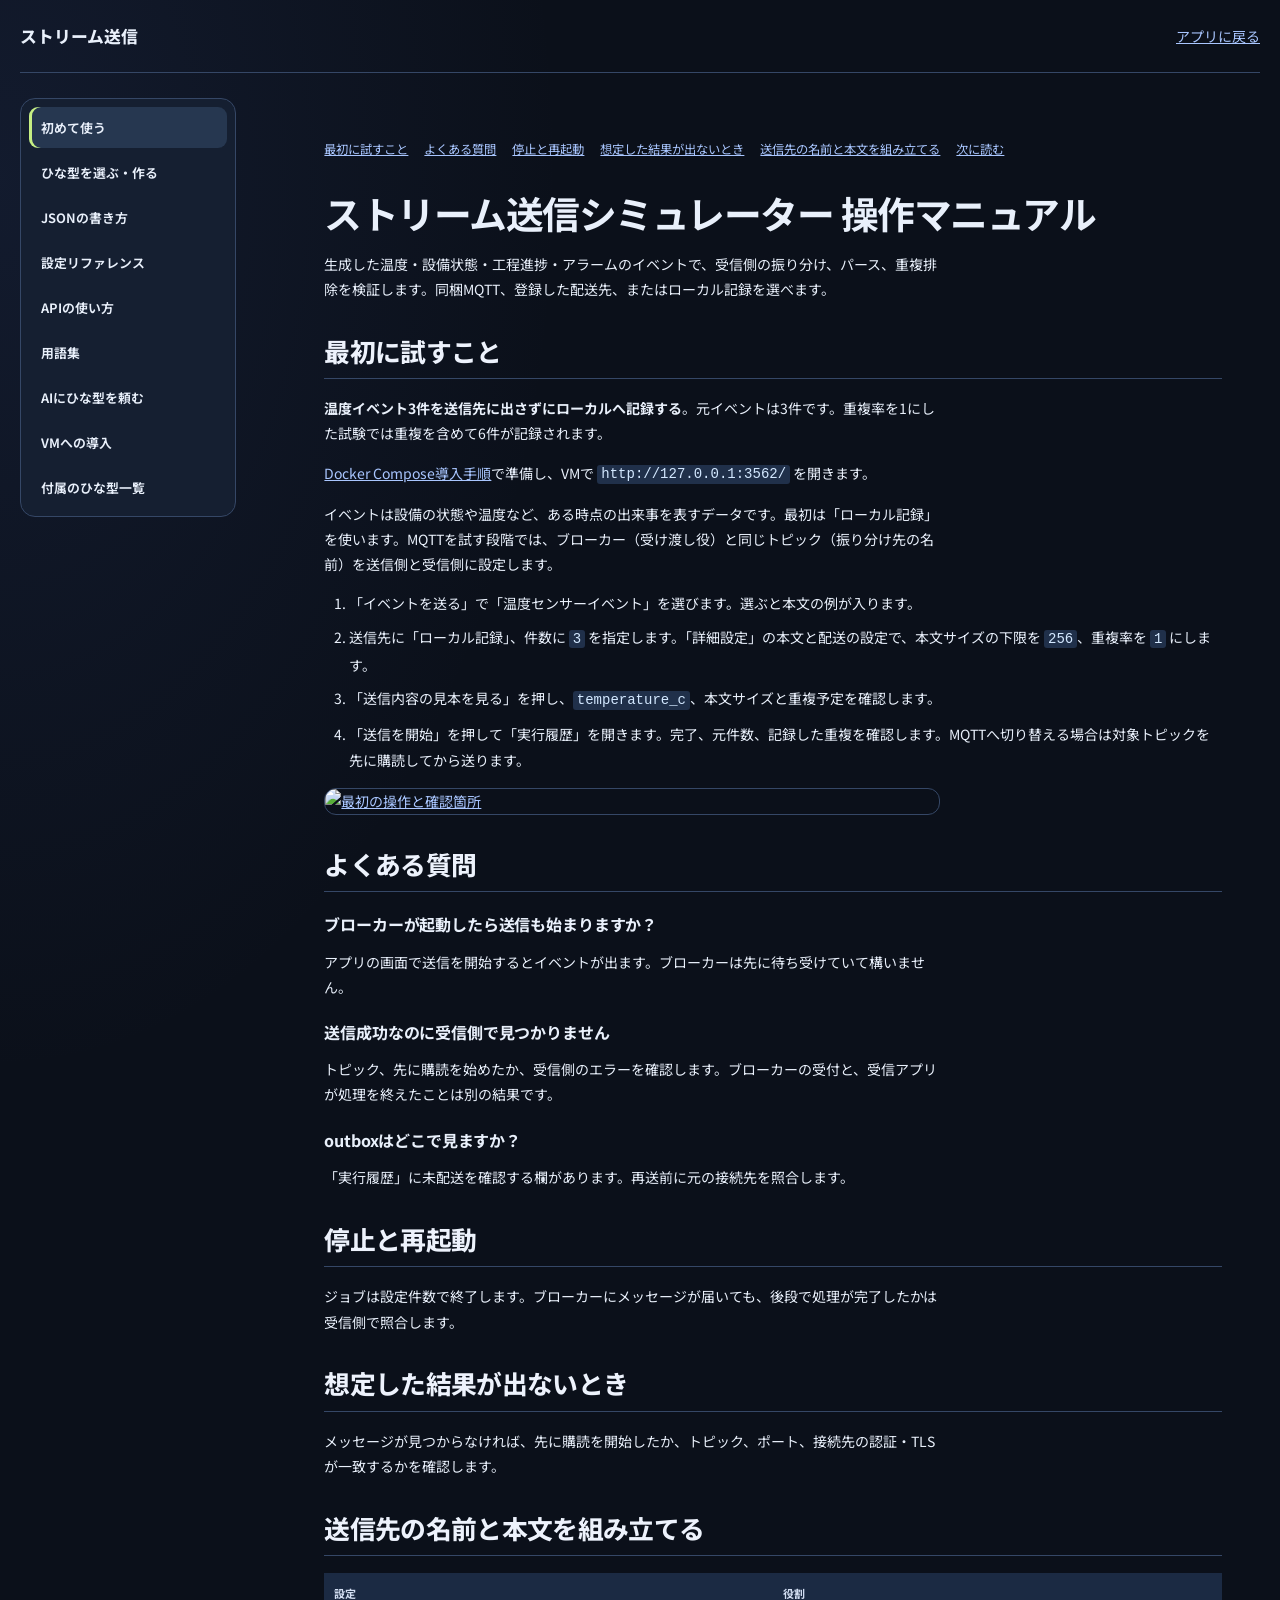
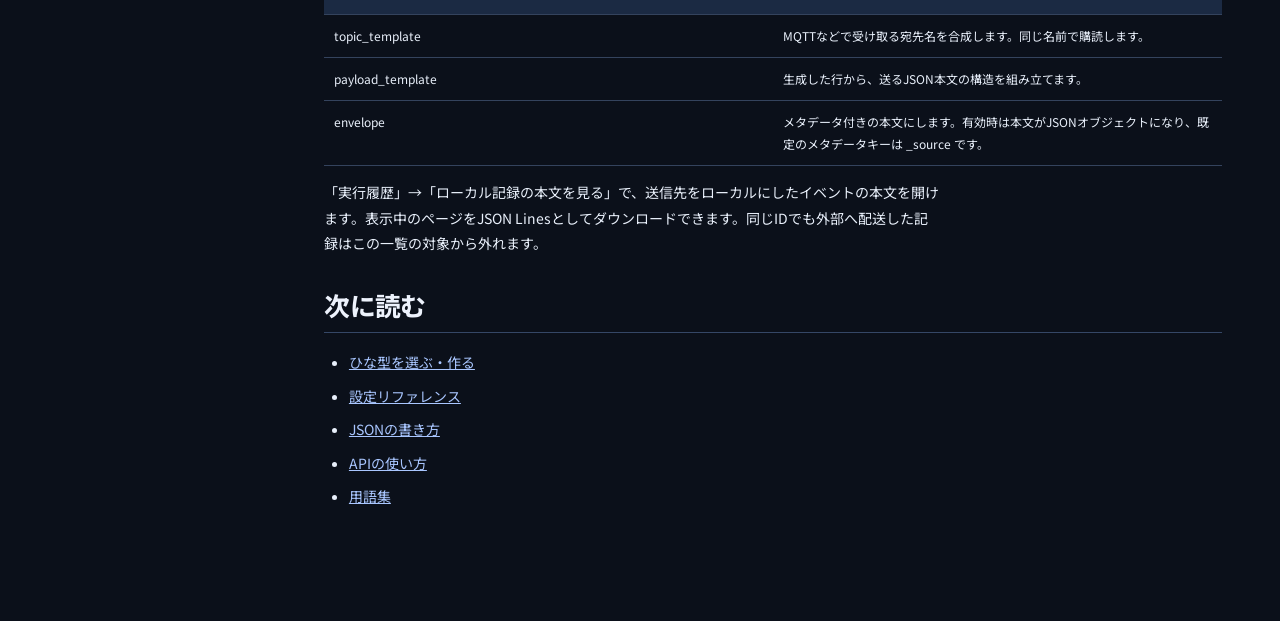
==== docs/help-site/index.html @ dc810170 "Improve product documentation, validation and operations" ====
<!doctype html>
<html lang="ja">
<head>
  <meta charset="utf-8">
  <meta name="viewport" content="width=device-width, initial-scale=1">
  <title>初めて使う | ストリーム送信</title>
  <link rel="stylesheet" href="/static/style.css">
  <link rel="stylesheet" href="/static/help.css">
  <script src="/static/help.js" defer></script>
</head>
<body class="help-page">
  <a class="help-skip" href="#help-content">本文へ移動</a>
  <div class="help-top">
    <a class="help-home" href="/">ストリーム送信</a>
    <a href="/">アプリに戻る</a>
  </div>
  <div class="help-layout">
    <nav class="help-nav" aria-label="ヘルプ"><a href="/help/index.html" aria-current="page">初めて使う</a><a href="/help/presets.html">ひな型を選ぶ・作る</a><a href="/help/templates.html">JSONの書き方</a><a href="/help/settings.html">設定リファレンス</a><a href="/help/api.html">APIの使い方</a><a href="/help/glossary.html">用語集</a><a href="/help/ai.html">AIにひな型を頼む</a><a href="/help/install.html">VMへの導入</a><a href="/help/catalog.html">付属のひな型一覧</a></nav>
    <main class="help-content" id="help-content">
      <nav class="help-outline" aria-label="このページ"><a href="#最初に試すこと">最初に試すこと</a><a href="#よくある質問">よくある質問</a><a href="#停止と再起動">停止と再起動</a><a href="#想定した結果が出ないとき">想定した結果が出ないとき</a><a href="#送信先の名前と本文を組み立てる">送信先の名前と本文を組み立てる</a><a href="#次に読む">次に読む</a></nav>
      <article><h1>ストリーム送信シミュレーター 操作マニュアル</h1>
<p>生成した温度・設備状態・工程進捗・アラームのイベントで、受信側の振り分け、パース、重複排除を検証します。同梱MQTT、登録した配送先、またはローカル記録を選べます。</p>
<h2 id="最初に試すこと">最初に試すこと</h2>
<p><strong>温度イベント3件を送信先に出さずにローカルへ記録する</strong>。元イベントは3件です。重複率を1にした試験では重複を含めて6件が記録されます。</p>
<p><a href="/help/install.html">Docker Compose導入手順</a>で準備し、VMで <code>http://127.0.0.1:3562/</code> を開きます。</p>
<p>イベントは設備の状態や温度など、ある時点の出来事を表すデータです。最初は「ローカル記録」を使います。MQTTを試す段階では、ブローカー（受け渡し役）と同じトピック（振り分け先の名前）を送信側と受信側に設定します。</p>
<ol>
<li>「イベントを送る」で「温度センサーイベント」を選びます。選ぶと本文の例が入ります。</li>
<li>送信先に「ローカル記録」、件数に <code>3</code> を指定します。「詳細設定」の本文と配送の設定で、本文サイズの下限を <code>256</code>、重複率を <code>1</code> にします。</li>
<li>「送信内容の見本を見る」を押し、<code>temperature_c</code>、本文サイズと重複予定を確認します。</li>
<li>「送信を開始」を押して「実行履歴」を開きます。完了、元件数、記録した重複を確認します。MQTTへ切り替える場合は対象トピックを先に購読してから送ります。</li>
</ol>
<p><a href="/help/images/operation-guide.png"><img src="/help/images/operation-guide.png" alt="最初の操作と確認箇所" loading="lazy" /></a></p>
<h2 id="よくある質問">よくある質問</h2>
<h3 id="ブロ-カ-が起動したら送信も始まりますか">ブローカーが起動したら送信も始まりますか？</h3>
<p>アプリの画面で送信を開始するとイベントが出ます。ブローカーは先に待ち受けていて構いません。</p>
<h3 id="送信成功なのに受信側で見つかりません">送信成功なのに受信側で見つかりません</h3>
<p>トピック、先に購読を始めたか、受信側のエラーを確認します。ブローカーの受付と、受信アプリが処理を終えたことは別の結果です。</p>
<h3 id="outboxはどこで見ますか">outboxはどこで見ますか？</h3>
<p>「実行履歴」に未配送を確認する欄があります。再送前に元の接続先を照合します。</p>
<h2 id="停止と再起動">停止と再起動</h2>
<p>ジョブは設定件数で終了します。ブローカーにメッセージが届いても、後段で処理が完了したかは受信側で照合します。</p>
<h2 id="想定した結果が出ないとき">想定した結果が出ないとき</h2>
<p>メッセージが見つからなければ、先に購読を開始したか、トピック、ポート、接続先の認証・TLSが一致するかを確認します。</p>
<h2 id="送信先の名前と本文を組み立てる">送信先の名前と本文を組み立てる</h2>
<table>
<thead>
<tr>
<th>設定</th>
<th>役割</th>
</tr>
</thead>
<tbody>
<tr>
<td>topic_template</td>
<td>MQTTなどで受け取る宛先名を合成します。同じ名前で購読します。</td>
</tr>
<tr>
<td>payload_template</td>
<td>生成した行から、送るJSON本文の構造を組み立てます。</td>
</tr>
<tr>
<td>envelope</td>
<td>メタデータ付きの本文にします。有効時は本文がJSONオブジェクトになり、既定のメタデータキーは _source です。</td>
</tr>
</tbody>
</table>
<p>「実行履歴」→「ローカル記録の本文を見る」で、送信先をローカルにしたイベントの本文を開けます。表示中のページをJSON Linesとしてダウンロードできます。同じIDでも外部へ配送した記録はこの一覧の対象から外れます。</p>
<h2 id="次に読む">次に読む</h2>
<ul>
<li><a href="/help/presets.html">ひな型を選ぶ・作る</a></li>
<li><a href="/help/settings.html">設定リファレンス</a></li>
<li><a href="/help/templates.html">JSONの書き方</a></li>
<li><a href="/help/api.html">APIの使い方</a></li>
<li><a href="/help/glossary.html">用語集</a></li>
</ul>
</article>
    </main>
  </div>
</body>
</html>
---- static/style.css ----
@font-face {
  font-family: "Noto Sans JP";
  src: url("/static/fonts/noto-sans-jp-all.woff2") format("woff2");
  font-style: normal;
  font-weight: 100 900;
  font-display: swap;
}
@font-face {
  font-family: "Noto Sans JP";
  src: url("/static/fonts/noto-sans-jp-ui.woff2") format("woff2");
  font-style: normal;
  font-weight: 100 900;
  font-display: swap;
  unicode-range: U+0020-007E, U+00B5, U+00B7, U+00D7, U+2014, U+2026, U+2191-2193, U+3000-303F, U+3041-3096, U+3099-30FF, U+4E00, U+4E07, U+4E09-4E0B, U+4E0D-4E0E, U+4E21, U+4E26, U+4E2D, U+4E38, U+4E3B, U+4E71, U+4E86, U+4E88, U+4E8B-4E8C, U+4E92, U+4EA4, U+4EBA, U+4ECA, U+4ED5-4ED6, U+4ED8, U+4EE3, U+4EE5, U+4EEE, U+4EF6, U+4EFB, U+4F11, U+4F1D, U+4F34, U+4F3C, U+4F4D-4F4E, U+4F53, U+4F55, U+4F59, U+4F5C, U+4F7F, U+4F8B, U+4F9B, U+4F9D, U+4FA1, U+4FC2, U+4FDD, U+4FE1, U+500B, U+500D, U+5019, U+5024, U+504F, U+505C, U+5065, U+5074, U+507D, U+5099, U+50B7, U+50BE, U+50CD, U+50CF, U+5104, U+512A, U+5143, U+5148, U+5165, U+5168, U+516C, U+5171, U+5177, U+5185, U+518D, U+5199, U+51AA, U+51E6, U+51FA, U+5206-5207, U+5217, U+521D, U+5224-5225, U+5229, U+5230, U+5236, U+523B, U+5247, U+524A, U+524D, U+526F, U+5272, U+529B, U+529F-52A0, U+52A9, U+52B9, U+52D5, U+52D9, U+52DD, U+5305, U+5316, U+533A, U+533F, U+534A, U+5354, U+5358, U+5370, U+5373, U+5378, U+539F, U+53B3, U+53BB, U+53C2, U+53CA, U+53CD-53CE, U+53D6-53D7, U+53E3-53E4, U+53EF-53F0, U+53F3, U+53F7, U+5404, U+5408, U+540C-540D, U+5411, U+5426, U+542B, U+544A, U+5468, U+5473, U+547C-547D, U+548C, U+54C1, U+554F, U+5668, U+56DB, U+56DE, U+56F2-56F3, U+56FA, U+5727-5728, U+5730, U+5747, U+5766, U+578B, U+57CB, U+57DF, U+57FA, U+5831, U+5834, U+5883, U+5897, U+58CA, U+58F2, U+5909, U+5916, U+591A, U+5927, U+5931, U+5951, U+5968, U+59A5, U+59A8, U+59CB, U+59D4, U+5B50, U+5B57-5B58, U+5B88-5B89, U+5B8C, U+5B9A-5B9B, U+5B9F, U+5BA3, U+5BB3, U+5BB9, U+5BC4, U+5BC6, U+5BF8, U+5BFE-5BFF, U+5C02, U+5C0A, U+5C0E-5C0F, U+5C11, U+5C3E, U+5C4A, U+5C55, U+5C5E, U+5C64-5C65, U+5C90, U+5D29, U+5DE1, U+5DE5-5DE6, U+5DE8, U+5DEE, U+5DF1, U+5DFB, U+5E03, U+5E0C, U+5E2F-5E30, U+5E38, U+5E45, U+5E73-5E74, U+5E8F, U+5E95, U+5EA6-5EA7, U+5EAB, U+5EC3, U+5EF6, U+5F0F, U+5F15, U+5F27, U+5F35, U+5F37, U+5F53, U+5F62, U+5F71, U+5F85, U+5F8C, U+5F90, U+5F93, U+5F97, U+5FA1, U+5FA9, U+5FC3, U+5FC5, U+5FDC, U+6027, U+60C5, U+60F3, U+610F, U+614B, U+61B6, U+6210, U+623B, U+6240, U+624B, U+6271, U+627F-6280, U+6291, U+6295, U+6298, U+629E, U+62BC-62BD, U+62C5, U+62D2, U+62E0-62E1, U+62EC, U+6301, U+6307, U+6319, U+632F, U+633F, U+6357, U+6368, U+6392, U+639B, U+63A1-63A2, U+63A5, U+63A8, U+63C3, U+63CF-63D0, U+63DB, U+63E1, U+63F4, U+640D, U+643A, U+6442, U+64CD, U+64EC, U+652F, U+6539, U+653E, U+6557, U+6563, U+6570, U+6574, U+6587, U+659C, U+65AD, U+65B0, U+65B9, U+65BD, U+65E2, U+65E5, U+65E7, U+6607, U+660E, U+6620, U+6642, U+666F, U+6697, U+66F4, U+66F8, U+66FF-6700, U+6709, U+671B, U+671F, U+672A-672C, U+675F, U+6761, U+6765, U+6790, U+679A, U+679C, U+67A0, U+67B6, U+67FB, U+6821, U+683C, U+6841, U+6848, U+68B1, U+68DA, U+691C, U+696D, U+69CB, U+69D8, U+6A19, U+6A21, U+6A29-6A2A, U+6A5F, U+6B04, U+6B20-6B21, U+6B62-6B63, U+6B69, U+6B74, U+6B8A-6B8B, U+6BB5, U+6BCD-6BCE, U+6BD4, U+6C0F, U+6C17, U+6C38, U+6C42, U+6C4E, U+6C7A, U+6CBF, U+6CC1, U+6CD5, U+6CE2, U+6CE8, U+6D3E, U+6D41, U+6D6E, U+6D88, U+6DF1, U+6DF7, U+6DFB, U+6E08-6E09, U+6E21, U+6E29, U+6E2C, U+6E80, U+6E90, U+6E96, U+6EDE, U+6F0F, U+6F14, U+70B9, U+7121, U+7167, U+71B1, U+7247-7248, U+7269, U+7279, U+72B6, U+72EC, U+7336, U+7387, U+73FE, U+7406, U+74B0, U+751F, U+7523, U+7528, U+7531, U+753B, U+754C, U+7559, U+7565, U+756A, U+7570, U+758E, U+7591, U+767A-767B, U+767D, U+7684, U+76BF, U+76E3-76E4, U+76EE, U+76F4, U+76F8, U+76FE, U+7701, U+771F, U+7740, U+77AC, U+77DB, U+77E5, U+77ED, U+7834, U+78BA, U+793A, U+7968, U+7981, U+79D2, U+79D8, U+79F0, U+79FB, U+7A0B, U+7A0E, U+7A2E, U+7A3C, U+7A4D, U+7A7A, U+7A81, U+7A93, U+7ACB, U+7AEF, U+7AF6, U+7B26, U+7B2C, U+7B49, U+7B54, U+7B87, U+7B97, U+7BA1, U+7BC0, U+7BC4, U+7BC9, U+7C21, U+7C8B, U+7C92, U+7CBE, U+7CFB, U+7D04, U+7D0B, U+7D0D, U+7D14, U+7D20, U+7D22, U+7D2F-7D30, U+7D42, U+7D44, U+7D4C, U+7D50, U+7D5E, U+7D61, U+7D71, U+7D76, U+7D99-7D9A, U+7DAD, U+7DCF, U+7DD2, U+7DDA, U+7DE8-7DE9, U+7E1B, U+7E26, U+7E2E, U+7E3E, U+7E70, U+7F6E, U+7F72, U+7FA4, U+7FA9, U+8005, U+80A2, U+80CC, U+80FD, U+8108, U+81EA, U+81F4, U+822C, U+826F, U+8272, U+82F1, U+8377, U+843D, U+884C, U+8853, U+885D, U+8868, U+88C5, U+88D5, U+88DC, U+88FD, U+8907, U+8981, U+898B, U+898F, U+8996, U+89A7, U+89AA, U+89B3, U+89E3, U+89E6, U+8A00, U+8A08, U+8A18, U+8A2D, U+8A31, U+8A33, U+8A3C, U+8A55, U+8A66, U+8A70, U+8A72-8A73, U+8A8D, U+8A9E, U+8AA4, U+8AAC-8AAD, U+8ABF, U+8ACB, U+8AD6, U+8B58, U+8B66, U+8B72, U+8B77, U+8C61, U+8CA0, U+8CA8, U+8CB8, U+8CBC, U+8CC7, U+8CEA, U+8CFC, U+8D64, U+8D70, U+8D77, U+8D85, U+8D8A, U+8DB3, U+8DE1, U+8DEF, U+8EE2, U+8EF8, U+8EFD, U+8F03, U+8F09, U+8F9E, U+8FBA, U+8FBC, U+8FBF, U+8FC2, U+8FD1, U+8FD4, U+8FF0, U+8FFD, U+9001, U+9006, U+9010, U+9014, U+901A, U+901F-9020, U+9023, U+9032, U+9045, U+904E, U+9054-9055, U+9069, U+9077-9078, U+907F, U+90E8, U+914D, U+91C8, U+91CD, U+91CF, U+91D1, U+91DD, U+9332, U+9375, U+9396, U+9577, U+9580, U+9589, U+958B, U+9593, U+95A2, U+95B2, U+95BE, U+9632, U+964D, U+9650, U+9664-9665, U+968E, U+9694, U+969B-969C, U+96A0, U+96A3, U+96C6, U+96E2, U+9732, U+9752, U+9759, U+975E, U+9762, U+97FF, U+9805-9806, U+9808, U+9818, U+982D, U+983B-983C, U+984D, U+985E, U+98DB, U+98DF, U+9A13, U+9AA8, U+9AD8, U+9ED9, U+FF01-FF9F, U+FFA1-FFBE, U+FFC2-FFC7, U+FFCA-FFCF, U+FFD2-FFD7, U+FFDA-FFDC, U+FFE0-FFE6, U+FFE8-FFEE;
}
:root {
  color-scheme: dark;
  --bg: #10171d;
  --panel: #17232c;
  --panel2: #1d2c36;
  --line: #30434f;
  --ink: #e8f0f2;
  --muted: #9dafbb;
  --accent: #72dec7;
  --warn: #f7c783;
  font-family: "Noto Sans JP", "Hiragino Sans", "Yu Gothic", "Meiryo", "Noto Sans CJK JP", sans-serif;
  font-size: 14px;
}
* {
  box-sizing: border-box;
}
body {
  margin: 0;
  background: var(--bg);
  color: var(--ink);
}
header {
  padding: 30px 4vw 26px;
  border-bottom: 1px solid var(--line);
  display: flex;
  justify-content: space-between;
  align-items: center;
  background: radial-gradient(ellipse at 85% 0, #20473e88, transparent 60%);
}
h1 {
  font-size: 28px;
  letter-spacing: -0.04em;
  margin: 8px 0;
}
h2 {
  font-size: 23px;
  margin: 6px 0;
}
h3 {
  font-size: 17px;
  margin: 0 0 14px;
}
p {
  line-height: 1.8;
}
.eyebrow {
  font-size: 10px;
  letter-spacing: 0.16em;
  color: var(--accent);
  font-weight: 700;
}
.version {
  margin-left: 12px;
  color: var(--muted);
}
header p {
  margin: 0;
  color: var(--muted);
}
.layout {
  display: grid;
  grid-template-columns: 222px minmax(0, 1fr);
  max-width: 1500px;
  margin: auto;
}
aside {
  padding: 30px 18px;
  border-right: 1px solid var(--line);
}
nav {
  display: grid;
  gap: 8px;
}
.nav {
  display: flex;
  gap: 12px;
  padding: 14px;
  text-align: left;
  border: 1px solid transparent;
  background: none;
  color: var(--muted);
  font-size: 11px;
}
.nav span {
  font-size: 13px;
}
.nav.active {
  background: var(--panel2);
  border-color: var(--line);
  color: var(--accent);
}
.aside-note {
  border-top: 1px solid var(--line);
  margin-top: 30px;
  padding: 24px 10px;
  color: var(--muted);
  font-size: 12px;
}
#contextHelp {
  color: var(--ink);
  border-left: 2px solid var(--accent);
  padding-left: 12px;
  overflow-wrap: anywhere;
}
main {
  padding: 30px clamp(16px, 3vw, 42px);
  min-width: 0;
}
.section-head {
  display: flex;
  justify-content: space-between;
  align-items: center;
  gap: 16px;
  margin-bottom: 20px;
}
.card {
  padding: 22px;
  background: var(--panel);
  border: 1px solid var(--line);
  border-radius: 12px;
  margin-bottom: 18px;
}
.grid {
  display: grid;
  grid-template-columns: repeat(auto-fit, minmax(min(230px, 100%), 1fr));
  gap: 18px;
}
.control {
  min-width: 0;
}
label,
.field-label {
  display: block;
  font-size: 12px;
  font-weight: 500;
  color: #c7d6dc;
}
input,
select,
textarea {
  width: 100%;
  border: 1px solid var(--line);
  border-radius: 6px;
  background: #0e1a23;
  color: var(--ink);
  padding: 11px;
  margin-top: 8px;
  font: inherit;
  font-size: 13px;
  min-width: 0;
}
input[type="checkbox"] {
  width: 18px;
  height: 18px;
  margin: 0 8px 0 0;
  accent-color: var(--accent);
  vertical-align: middle;
}
input[type="file"] {
  padding: 8px;
}
textarea {
  resize: vertical;
  line-height: 1.6;
  font-family: ui-monospace, SFMono-Regular, Consolas, "Noto Sans JP", "Yu Gothic", "Noto Sans CJK JP", monospace;
}
input:focus,
select:focus,
textarea:focus,
button:focus-visible,
.help:focus {
  outline: 2px solid var(--accent);
  outline-offset: 2px;
}
input:invalid,
textarea:invalid {
  border-color: #da826c;
}
button {
  cursor: pointer;
  background: var(--panel2);
  border: 1px solid var(--line);
  border-radius: 7px;
  color: var(--ink);
  padding: 10px 14px;
  font: inherit;
  font-size: 12px;
  white-space: normal;
}
button:hover {
  border-color: var(--accent);
  color: var(--accent);
}
button:disabled {
  opacity: 0.45;
  cursor: wait;
}
.primary {
  background: var(--accent);
  color: #0f2923;
  font-weight: 700;
  border-color: var(--accent);
  padding: 12px 22px;
}
.primary:hover {
  background: #a6f4e3;
  color: #0f2923;
}
.secondary {
  border-color: var(--accent);
  color: var(--accent);
}
.ghost {
  background: transparent;
  color: var(--muted);
}
.danger {
  color: #ffa58e;
}
.toolbar,
.actionbar {
  display: flex;
  align-items: end;
  gap: 12px;
  flex-wrap: wrap;
}
.actionbar {
  margin: 20px 0;
  align-items: center;
}
.toolbar .compact {
  min-width: 220px;
  flex: 1;
}
.toolbar select {
  margin-top: 5px;
}
.toolbar label {
  flex: 1;
  min-width: 150px;
}
.muted {
  color: var(--muted);
  font-size: 12px;
  line-height: 1.7;
}
.intro {
  color: var(--muted);
  margin-top: -8px;
}
.badge {
  display: inline-block;
  background: #264338;
  color: var(--accent);
  border: 1px solid #3c6353;
  border-radius: 24px;
  font-size: 10px;
  padding: 5px 10px;
  white-space: nowrap;
}
.tab {
  display: none;
}
.tab.active {
  display: block;
}
.help {
  display: inline-flex;
  align-items: center;
  justify-content: center;
  border: 1px solid #5c7482;
  color: var(--muted);
  width: 16px;
  height: 16px;
  border-radius: 50%;
  font-size: 10px;
  margin-left: 6px;
  cursor: help;
}
.hint {
  position: relative;
}
.hint:hover > .field-label,
.hint:hover > label {
  color: var(--accent);
}
#tooltip {
  position: fixed;
  z-index: 1000;
  background: #e0f2ec;
  color: #17362d;
  border: 1px solid var(--accent);
  padding: 15px 17px;
  border-radius: 9px;
  box-shadow: 0 8px 40px #0008;
  max-width: min(390px, calc(100vw - 24px));
  font-size: 12px;
  line-height: 1.8;
  white-space: pre-wrap;
  overflow-wrap: anywhere;
  pointer-events: none;
}
details > summary {
  cursor: pointer;
  color: #d6e5e9;
  font-weight: 600;
  font-size: 13px;
  line-height: 1.8;
}
details[open] > summary {
  margin-bottom: 20px;
}
.subsection {
  grid-column: 1/-1;
  border-top: 1px solid var(--line);
  padding-top: 18px;
}
.field-card {
  border: 1px solid var(--line);
  border-radius: 8px;
  padding: 16px;
  margin-bottom: 12px;
  background: #121e27;
}
.field-head {
  display: grid;
  grid-template-columns: 1.2fr 1fr 1.25fr auto;
  gap: 12px;
  align-items: end;
  margin-bottom: 14px;
}
.field-actions {
  display: flex;
  gap: 5px;
  padding-bottom: 2px;
}
.field-actions button {
  padding: 9px;
}
.field-list {
  margin-top: 18px;
}
.json-hint {
  font-size: 10px;
  color: var(--muted);
  margin-top: 5px;
}
.checklabel {
  display: flex;
  align-items: center;
  margin: 12px 0;
  font-size: 12px;
}
.profile-list {
  display: grid;
  grid-template-columns: repeat(auto-fill, minmax(220px, 1fr));
  gap: 12px;
  margin-bottom: 20px;
}
.profile {
  padding: 15px;
  display: flex;
  flex-direction: column;
  gap: 10px;
  text-align: left;
}
.profile.active {
  border-color: var(--accent);
  background: #203930;
}
pre {
  font-size: 12px;
  line-height: 1.7;
  white-space: pre-wrap;
  overflow-wrap: anywhere;
  max-height: 500px;
  overflow: auto;
  background: #0c161e;
  border-radius: 6px;
  padding: 16px;
}
.code {
  font-size: 12px;
  tab-size: 2;
}
.table-scroll {
  overflow: auto;
  max-height: 350px;
}
table {
  border-collapse: collapse;
  width: 100%;
  font-size: 12px;
}
th,
td {
  text-align: left;
  padding: 10px;
  border-bottom: 1px solid var(--line);
  white-space: nowrap;
  max-width: 360px;
  overflow: hidden;
  text-overflow: ellipsis;
}
th {
  color: var(--accent);
  font-size: 11px;
}
#notice:not(:empty) {
  border: 1px solid #527167;
  background: #1c352c;
  color: #b5f6dc;
  border-radius: 8px;
  padding: 14px;
  margin-bottom: 20px;
  white-space: pre-wrap;
  overflow-wrap: anywhere;
}
#notice.error {
  border-color: #a36b56;
  background: #39291f;
  color: #ffbf9f;
}
.job-progress {
  height: 6px;
  background: #0b171d;
  border-radius: 6px;
  overflow: hidden;
  margin: 14px 0;
}
.job-progress > div {
  height: 100%;
  background: var(--accent);
}
.stats {
  display: flex;
  gap: 30px;
  flex-wrap: wrap;
}
.stats b {
  display: block;
  font-size: 24px;
  color: var(--accent);
  margin-top: 5px;
}
.note {
  color: var(--muted);
  font-size: 12px;
  line-height: 1.8;
}
footer {
  border-top: 1px solid var(--line);
  padding: 18px 4vw;
  color: var(--muted);
  font-size: 11px;
}
#secretState {
  overflow-wrap: anywhere;
}
[hidden] {
  display: none !important;
}
@media (min-width: 1100px) {
  .grid {
    grid-template-columns: repeat(3, minmax(0, 1fr));
  }
}
@media (max-width: 760px) {
  header {
    padding: 20px;
  }
  h1 {
    font-size: 23px;
  }
  .layout {
    display: block;
  }
  aside {
    padding: 12px 16px;
    border-right: 0;
    border-bottom: 1px solid var(--line);
  }
  nav {
    display: flex;
    overflow-x: auto;
  }
  .nav {
    padding: 10px;
    flex-shrink: 0;
  }
  .nav span {
    font-size: 11px;
  }
  .aside-note {
    display: none;
  }
  main {
    padding: 22px 16px;
  }
  .section-head {
    align-items: start;
  }
  .section-head > .muted {
    display: none;
  }
  .card {
    padding: 16px;
  }
  .field-head {
    grid-template-columns: 1fr 1fr;
  }
  .field-head > .control:first-child {
    grid-column: 1/-1;
  }
  .field-actions {
    grid-column: 1/-1;
  }
  .toolbar {
    align-items: center;
  }
  .toolbar .compact {
    min-width: 150px;
  }
  .actionbar .muted {
    width: 100%;
  }
}

#presetDetails {
  white-space: pre-wrap;
  border-left: 2px solid var(--accent);
  padding: 10px 18px;
  line-height: 1.9;
  background: var(--panel);
  border-radius: 6px;
}

/* イベント選択は狭い画面では自動で折り返し、本文は横幅を超えない。 */
.quickstart-grid {
  display: grid;
  grid-template-columns: repeat(auto-fit, minmax(min(100%, 12rem), 1fr));
  gap: 0.75rem;
}
.message-sample {
  margin: 1rem 0;
}
.message-sample pre {
  overflow: auto;
  max-height: 18rem;
}

.advanced-stack.grid {
  display: block;
}
.advanced-stack > .card {
  margin-bottom: 10px;
}
.advanced-stack > .card:last-child {
  margin-bottom: 0;
}

@media (max-width: 520px) {
  nav {
    display: grid;
    grid-template-columns: repeat(2, minmax(0, 1fr));
  }
  .nav {
    min-width: 0;
    white-space: normal;
  }
}

header {
  gap: 16px;
}
header > div {
  min-width: 0;
}
header > .badge {
  flex-shrink: 0;
}
.nav {
  min-height: 44px;
  font-size: 13px;
  align-items: center;
}
#generate button,
#generate summary {
  min-height: 40px;
}
#generate summary {
  padding-block: 8px;
  line-height: 1.6;
}
#generate summary:focus-visible,
#generate .table-scroll:focus-visible {
  outline: 2px solid var(--accent);
  outline-offset: 3px;
}
.preview-step {
  border-color: #49766e;
  background: linear-gradient(120deg, #1a2e33, var(--panel) 60%);
}
.preview-step h3 {
  margin-bottom: 6px;
}
.preview-step .muted {
  margin-top: 0;
}
.run-step .actionbar {
  margin: 12px 0;
}
@media (max-width: 520px) {
  header {
    flex-direction: column;
    align-items: flex-start;
    gap: 10px;
  }
  #generate .toolbar > label {
    flex-basis: 100%;
  }
}

.preset-scenario {
  margin: 12px 0;
  padding: 10px 12px;
  border-left: 2px solid var(--accent);
  border-radius: 4px;
  background: var(--panel2);
  overflow-wrap: anywhere;
}
.preset-scenario p {
  margin: 4px 0 0;
  white-space: pre-wrap;
}

#presetMetadata {
  margin-bottom: 18px;
}
#presetMetadata > label,
#presetMetadata > button {
  margin-top: 12px;
}

.preset-metadata-fields {
  display: grid;
  grid-template-columns: repeat(auto-fit, minmax(min(250px, 100%), 1fr));
  gap: 12px 18px;
}

/* ひな型カタログとプレビュー比較 */
#comparison[hidden],
#comparison [hidden] {
  display: none;
}
.comparison-controls,
.comparison-actions,
.comparison-selection {
  display: flex;
  flex-wrap: wrap;
  align-items: center;
  gap: 8px 12px;
}
.comparison-search {
  flex: 1 1 230px;
  min-width: 0;
}
.comparison-check {
  display: inline-flex;
  align-items: center;
  gap: 8px;
}
.comparison-check input,
.comparison-catalog input {
  width: auto;
  min-width: 1rem;
  flex: 0 0 auto;
  accent-color: #76dacc;
}
.comparison-catalog,
.comparison-selection {
  list-style: none;
  margin: 8px 0 14px;
  padding: 0;
}
.comparison-catalog {
  max-height: 23rem;
  overflow: auto;
  scrollbar-gutter: stable;
}
.comparison-catalog > li {
  display: flex;
  flex-wrap: wrap;
  align-items: flex-start;
  gap: 8px 12px;
  border-top: 1px solid var(--line, #37525f);
  padding: 10px 2px;
  overflow-wrap: anywhere;
}
.comparison-catalog label {
  flex: 1 1 230px;
  display: flex;
  align-items: flex-start;
  gap: 8px;
  min-width: 0;
}
.comparison-catalog label > span {
  min-width: 0;
}
.comparison-catalog small,
.comparison-table small,
.comparison-scenario {
  display: block;
  color: var(--muted, #a9bcc7);
}
.comparison-scenario {
  margin-top: 4px;
}
.comparison-catalog button,
.comparison-actions button {
  max-width: 100%;
  white-space: normal;
}
.comparison-catalog button[aria-pressed="true"],
.comparison-selection li {
  border: 1px solid #66b4ac;
  border-radius: 8px;
  background: rgba(59, 178, 160, 0.15);
}
.comparison-selection li {
  padding: 4px 8px;
  overflow-wrap: anywhere;
  min-width: 0;
  max-width: 100%;
}
.comparison-table {
  overflow: auto;
  margin-top: 14px;
}
.comparison-table table {
  min-width: 480px;
}
.comparison-table th {
  min-width: 128px;
  overflow-wrap: anywhere;
}
.comparison-table .comparison-changed {
  background: rgba(59, 178, 160, 0.14);
}

/* 画面全体で使う余白・階層・操作状態 */
:root {
  --bg: #0b101a;
  --panel: #141d2d;
  --panel2: #1c2940;
  --line: #34435d;
  --ink: #edf2fc;
  --muted: #aebed5;
  --accent: #c4ef86;
  --warn: #ffd28b;
  --input: #0b1425;
  --focus: #c4ef86;
  --edge: rgba(168, 192, 239, .16);
  font-size: 14px;
  font-kerning: normal;
}
body {
  min-height: 100vh;
  background:
    radial-gradient(ellipse at 0% 8%, rgba(58, 83, 149, .16), transparent 40rem),
    var(--bg);
}
header {
  isolation: isolate;
  position: relative;
  min-height: 156px;
  padding: 28px max(4vw, calc((100vw - 1390px) / 2)) 30px;
  gap: 18px;
  background:
    radial-gradient(ellipse at 90% -45%, rgba(115, 150, 255, .35), transparent 62%),
    linear-gradient(112deg, #131e31, #11172a 63%, #1b2942);
  border-bottom-color: #455b7d;
}
header::before {
  content: "";
  position: absolute;
  z-index: -1;
  inset: 0 0 0 42%;
  background-image:
    linear-gradient(rgba(164, 191, 247, .09) 1px, transparent 1px),
    linear-gradient(90deg, rgba(164, 191, 247, .09) 1px, transparent 1px);
  background-size: 28px 28px;
  mask-image: linear-gradient(90deg, transparent, black);
  pointer-events: none;
}
header > div {
  min-width: 0;
}
header h1 {
  font-size: clamp(25px, 1.8vw + .8rem, 40px);
  line-height: 1.18;
  letter-spacing: -.025em;
  font-weight: 780;
  margin: 4px 0 12px;
  overflow-wrap: anywhere;
}
header p {
  max-width: 75ch;
  line-height: 1.65;
  font-size: 13px;
}
header > .badge {
  display: inline-flex;
  align-items: center;
  gap: 8px;
  padding: 7px 12px;
  border-radius: 99px;
  background: #0e192a;
  border-color: #486681;
  font-variant-numeric: tabular-nums;
}
header > .badge::before {
  content: "";
  width: 7px;
  height: 7px;
  border-radius: 50%;
  background: currentColor;
  flex: 0 0 auto;
}
.layout {
  max-width: 1460px;
  padding: 30px clamp(16px, 3.6vw, 44px) 68px;
  gap: clamp(18px, 2.8vw, 40px);
  grid-template-columns: 214px minmax(0, 1fr);
}
.layout > aside,
.layout > main {
  padding: 0;
  border-right: 0;
  min-width: 0;
}
.layout > aside > nav {
  gap: 4px;
  padding: 7px;
  min-width: 0;
  background: #101827;
  border: 1px solid var(--edge);
  border-radius: 16px;
  box-shadow: 0 8px 24px rgb(0 0 0 / .15);
}
nav .nav {
  position: relative;
  display: flex;
  justify-content: flex-start;
  align-items: center;
  min-height: 43px;
  min-width: 0;
  padding: 10px 12px;
  gap: 6px;
  border-radius: 10px;
  border-color: transparent;
  background: transparent;
  font-size: 13px;
  font-weight: 600;
  white-space: normal;
  overflow-wrap: anywhere;
}
nav .nav:hover {
  background: #1a2840;
}
nav .nav.active {
  background: linear-gradient(100deg, #2a3b55, #1e2b43);
  border-color: #4c6384;
  color: #eef4ff;
  padding-left: 18px;
}
nav .nav.active::before {
  content: "";
  position: absolute;
  left: 7px;
  width: 3px;
  height: 15px;
  border-radius: 3px;
  background: var(--accent);
}
.aside-note {
  margin-top: 18px;
  padding: 14px;
  border: 1px solid var(--edge);
  border-radius: 14px;
  color: var(--muted);
  background: #101827;
}
#contextHelp {
  margin-top: 14px;
  color: var(--muted);
  border-color: #7895d4;
}
main h2 {
  color: var(--ink);
  font-size: clamp(22px, 1.25vw + .7rem, 31px);
  line-height: 1.28;
  margin: 0 0 17px;
  letter-spacing: -.026em;
  font-weight: 760;
  overflow-wrap: anywhere;
}
main h3 {
  font-size: 16px;
  line-height: 1.4;
  font-weight: 720;
  letter-spacing: -.01em;
}
.card {
  padding: clamp(15px, 2.1vw, 25px);
  border: 1px solid var(--edge);
  border-radius: 16px;
  background: linear-gradient(155deg, #19263c, var(--panel) 60%);
  box-shadow: 0 10px 30px rgb(0 0 0 / .12);
}
label,
.field-label {
  color: #d7e2f4;
  font-size: 13px;
  line-height: 1.5;
  font-weight: 570;
}
input,
select,
textarea {
  border-color: #405370;
  border-radius: 9px;
  background-color: var(--input);
  color: var(--ink);
}
input:focus-visible,
select:focus-visible,
textarea:focus-visible,
summary:focus-visible,
button:focus-visible,
[tabindex="0"]:focus-visible {
  outline: 2px solid var(--focus);
  outline-offset: 3px;
}
button {
  border-radius: 9px;
  min-height: 40px;
  border-color: #485c7d;
  background-color: #1f2e47;
  color: #e4ecfc;
  font-weight: 620;
}
button:hover:not(:disabled) {
  border-color: #aac2e8;
}
button.primary {
  border-color: var(--accent);
  background: var(--accent);
  color: #182411;
  font-weight: 750;
}
button.primary:hover:not(:disabled) {
  border-color: #e8ffc7;
  background: #d9fbad;
  color: #111b0c;
}
button:disabled {
  opacity: .58;
}
.card .badge {
  background: #1c2b43;
  border-color: #465d81;
}
.preset-scenario {
  border-left: 3px solid #91aaff;
  background: #1d2c46;
}
.preview-step {
  background: linear-gradient(140deg, #253753, #152135 72%);
}
summary {
  color: #e4ecfc;
  overflow-wrap: anywhere;
}
.table-scroll,
.comparison-table {
  border: 1px solid var(--edge);
  border-radius: 10px;
}
th {
  color: #d3def2;
  background: #1b2a43;
}
pre,
.code {
  background: #0a1323;
  border-color: #344662;
  color: #d7e6fd;
  font-variant-numeric: tabular-nums;
}
.comparison-table .comparison-changed {
  background: rgba(163, 215, 109, .12);
}
.comparison-catalog button[aria-pressed="true"],
.comparison-selection li {
  border-color: #89ac65;
  background: rgba(171, 222, 120, .13);
}
@media (max-width: 760px) {
  header {
    min-height: 0;
    padding: 22px 4vw;
  }
  .layout {
    display: grid;
    grid-template-columns: minmax(0, 1fr);
    padding-top: 16px;
    gap: 20px;
  }
  .layout > aside > nav {
    display: grid;
    grid-template-columns: repeat(3, minmax(0, 1fr));
  }
  .layout > aside > nav > .nav {
    justify-content: flex-start;
    font-size: 12px;
  }
  .layout > aside > .aside-note {
    display: none;
  }
}
@media (max-width: 480px) {
  header {
    align-items: flex-start;
  }
  header p {
    font-size: 12px;
  }
  .layout > aside > nav {
    grid-template-columns: repeat(2, minmax(0, 1fr));
  }
}

@media (max-width: 980px) {
  .layout {
    grid-template-columns: minmax(0, 1fr);
    padding-top: 16px;
    gap: 20px;
  }
  .layout > aside > nav {
    display: grid;
    grid-template-columns: repeat(auto-fit, minmax(min(150px, 100%), 1fr));
  }
  .layout > aside > .aside-note {
    display: none;
  }
}
@media (max-width: 520px) {
  .section-head {
    flex-wrap: wrap;
    align-items: flex-start;
    gap: 10px 14px;
  }
  .section-head button {
    flex: 0 0 auto;
    max-width: 100%;
  }
  .layout > aside > nav {
    grid-template-columns: repeat(2, minmax(0, 1fr));
  }
  .layout > aside > nav > .nav {
    padding-inline: 8px;
    word-break: auto-phrase;
  }
  .layout > aside > nav > .nav.active {
    padding-left: 12px;
  }
  .layout > aside > nav > .nav.active::before {
    left: 4px;
  }
}
select {
  text-overflow: ellipsis;
}

@media (max-width: 980px) {
  .field-head {
    grid-template-columns: repeat(2, minmax(0, 1fr));
  }
  .field-head > :first-child,
  .field-head > .field-actions {
    grid-column: 1 / -1;
  }
  .field-head > .field-actions {
    flex-wrap: wrap;
  }
}
---- static/help.css ----
.help-page {
  min-width: 0;
  margin: 0;
  color: #e9f0fb;
}
.help-top, .help-layout {
  width: min(1280px, 100% - 40px);
  margin-inline: auto;
}
.help-top {
  display: flex;
  flex-wrap: wrap;
  align-items: center;
  justify-content: space-between;
  gap: 12px 24px;
  padding-block: 24px;
  border-bottom: 1px solid #354766;
}
.help-page a { color: #a9c6ff; overflow-wrap: anywhere; }
.help-top .help-home { color: #e9f0fb; font-weight: 800; font-size: 1.2rem; text-decoration: none; }
.help-layout {
  display: grid;
  grid-template-columns: 216px minmax(0, 1fr);
  align-items: start;
  gap: clamp(20px, 4vw, 50px);
  padding-block: 25px 70px;
}
.help-page .help-nav {
  display: flex;
  flex-direction: column;
  padding: 8px;
  gap: 4px;
  border: 1px solid #354766;
  border-radius: 15px;
  background: #151f31;
}
.help-nav a {
  display: block;
  padding: 11px 12px;
  border-radius: 9px;
  text-decoration: none;
  color: #e9f0fb;
  font-weight: 650;
  font-size: .92rem;
}
.help-nav a[aria-current] { background: #263750; box-shadow: inset 3px 0 #c6ef83; }
.help-nav a:hover { background: #263750; }
.help-content { min-width: 0; max-width: 100%; line-height: 1.85; }
.help-content h1 { font-size: clamp(1.65rem, 4vw, 2.7rem); line-height: 1.35; overflow-wrap: anywhere; }
.help-content h2 { margin-top: 2.25rem; border-bottom: 1px solid #354766; padding-bottom: .45em; }
.help-content h3 { margin-top: 1.5rem; }
.help-content :is(h2, h3) { scroll-margin-top: 1rem; }
.help-content p { max-width: 77ch; }
.help-content li + li { margin-top: .55em; }
.help-content :is(ul, ol) { padding-inline-start: 1.75em; }
.help-content img { display: block; max-width: 100%; height: auto; border: 1px solid #354766; border-radius: 12px; }
.help-content table { width: 100%; table-layout: fixed; }
.help-content th, .help-content td { white-space: normal; overflow-wrap: anywhere; vertical-align: top; }
.help-content pre { white-space: pre; overflow: auto; max-width: 100%; }
.help-content :not(pre) > code { color: #d3e8ff; background: #20304a; padding: .09em .28em; border-radius: 3px; overflow-wrap: anywhere; }
.help-content .help-outline { display: flex; flex-wrap: wrap; gap: 6px 16px; padding: 10px 0 18px; font-size: .88rem; }
.help-search { padding: 12px 16px; border: 1px solid #354766; border-radius: 10px; background: #151f31; }
.help-search label { display: block; }
.help-search input { width: 100%; }
.help-search p { margin-bottom: 0; }
.help-content [hidden], .help-search[hidden] { display: none; }
.help-skip { position: fixed; top: 12px; left: 12px; z-index: 9; padding: 10px; background: #101727; transform: translateY(-130%); }
.help-skip:focus { transform: translateY(0); }
.help-entry { display: inline-block; margin-top: 10px; color: #a9c6ff; font-weight: 650; text-decoration: underline; text-underline-offset: .22em; }
@media (max-width: 780px) {
  .help-top, .help-layout { width: calc(100% - 32px); }
  .help-layout { grid-template-columns: minmax(0, 1fr); gap: 14px; }
  .help-page .help-nav { display: grid; grid-template-columns: repeat(auto-fit, minmax(132px, 1fr)); }
}
@media (max-width: 520px) {
  .help-content :is(th, td) { padding: .4rem; font-size: .87rem; }
  .help-nav a { padding: 9px; }
}

.checkline { display: inline-flex; align-items: center; flex-wrap: wrap; gap: .42rem; }
.checkline input[type=checkbox] { width: auto; }
#notice { white-space: pre-wrap; overflow-wrap: anywhere; }
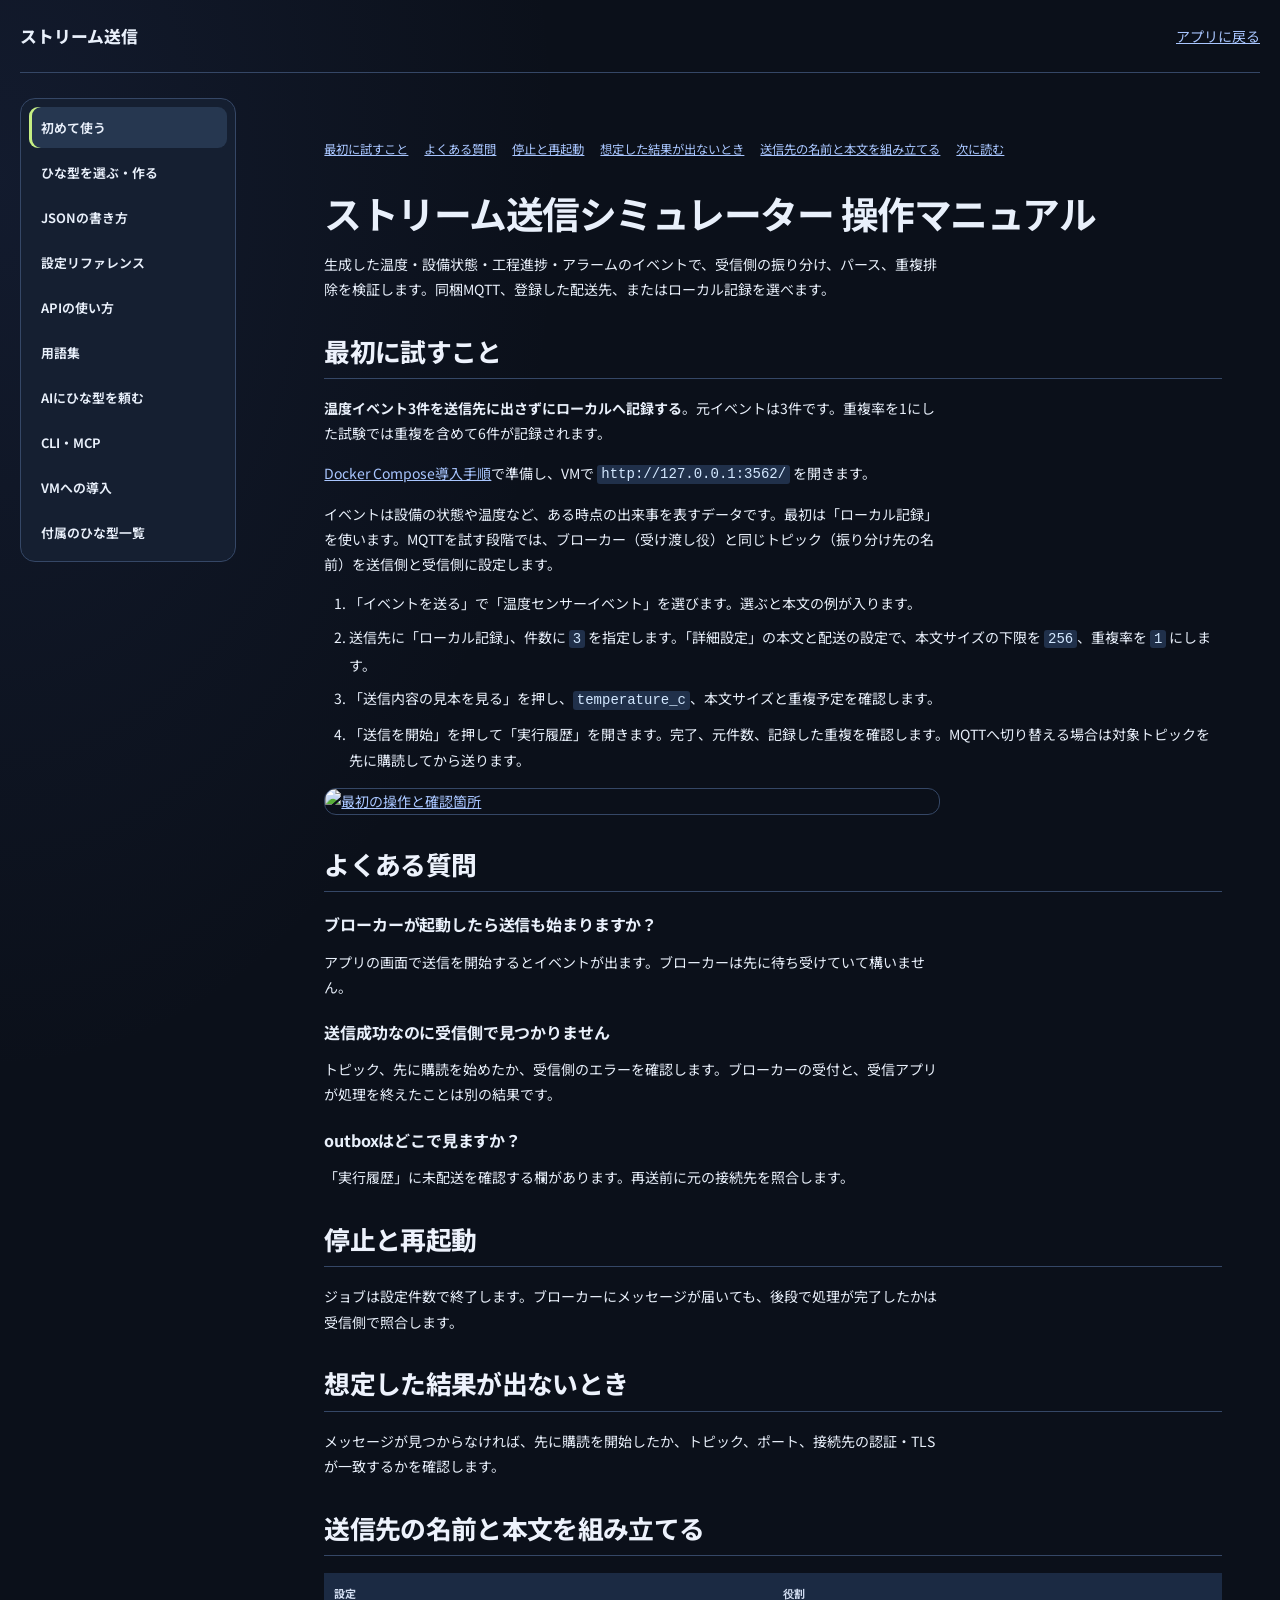
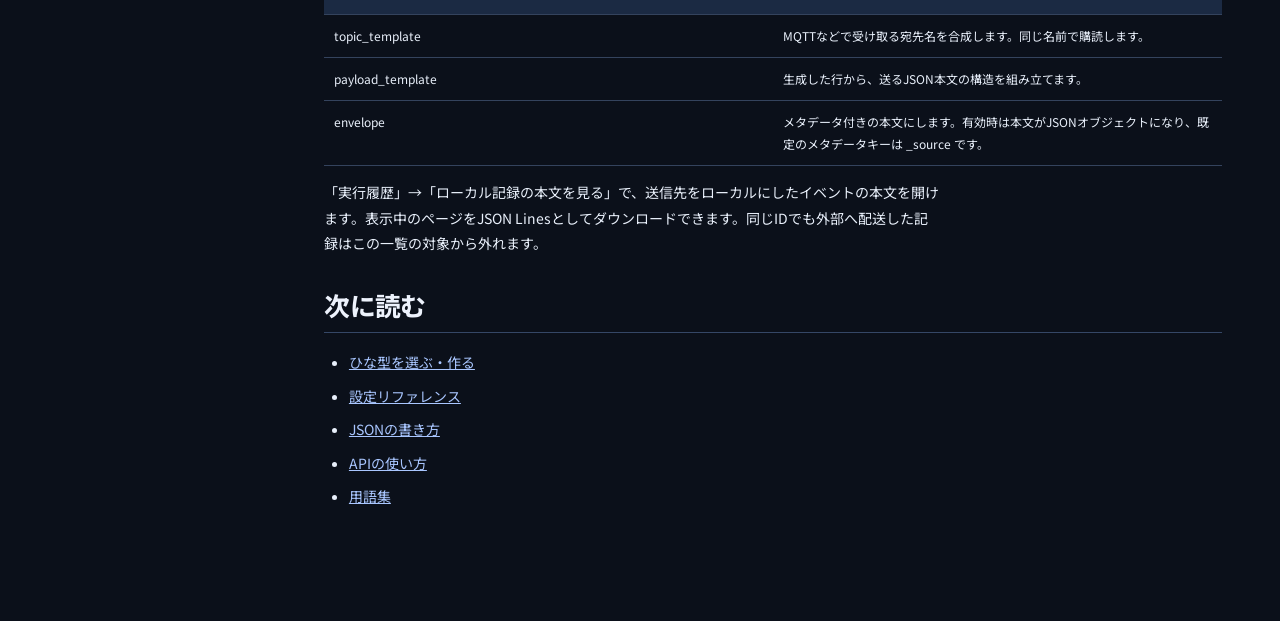
==== commit a2907423: "Address review and guard agent-driven operations" ====
--- a/docs/help-site/index.html
+++ b/docs/help-site/index.html
@@ -15,7 +15,7 @@
     <a href="/">アプリに戻る</a>
   </div>
   <div class="help-layout">
-    <nav class="help-nav" aria-label="ヘルプ"><a href="/help/index.html" aria-current="page">初めて使う</a><a href="/help/presets.html">ひな型を選ぶ・作る</a><a href="/help/templates.html">JSONの書き方</a><a href="/help/settings.html">設定リファレンス</a><a href="/help/api.html">APIの使い方</a><a href="/help/glossary.html">用語集</a><a href="/help/ai.html">AIにひな型を頼む</a><a href="/help/install.html">VMへの導入</a><a href="/help/catalog.html">付属のひな型一覧</a></nav>
+    <nav class="help-nav" aria-label="ヘルプ"><a href="/help/index.html" aria-current="page">初めて使う</a><a href="/help/presets.html">ひな型を選ぶ・作る</a><a href="/help/templates.html">JSONの書き方</a><a href="/help/settings.html">設定リファレンス</a><a href="/help/api.html">APIの使い方</a><a href="/help/glossary.html">用語集</a><a href="/help/ai.html">AIにひな型を頼む</a><a href="/help/mcp.html">CLI・MCP</a><a href="/help/install.html">VMへの導入</a><a href="/help/catalog.html">付属のひな型一覧</a></nav>
     <main class="help-content" id="help-content">
       <nav class="help-outline" aria-label="このページ"><a href="#最初に試すこと">最初に試すこと</a><a href="#よくある質問">よくある質問</a><a href="#停止と再起動">停止と再起動</a><a href="#想定した結果が出ないとき">想定した結果が出ないとき</a><a href="#送信先の名前と本文を組み立てる">送信先の名前と本文を組み立てる</a><a href="#次に読む">次に読む</a></nav>
       <article><h1>ストリーム送信シミュレーター 操作マニュアル</h1>
--- a/static/style.css
+++ b/static/style.css
@@ -1,10 +1,3 @@
-@font-face {
-  font-family: "Noto Sans JP";
-  src: url("/static/fonts/noto-sans-jp-all.woff2") format("woff2");
-  font-style: normal;
-  font-weight: 100 900;
-  font-display: swap;
-}
 @font-face {
   font-family: "Noto Sans JP";
   src: url("/static/fonts/noto-sans-jp-ui.woff2") format("woff2");
